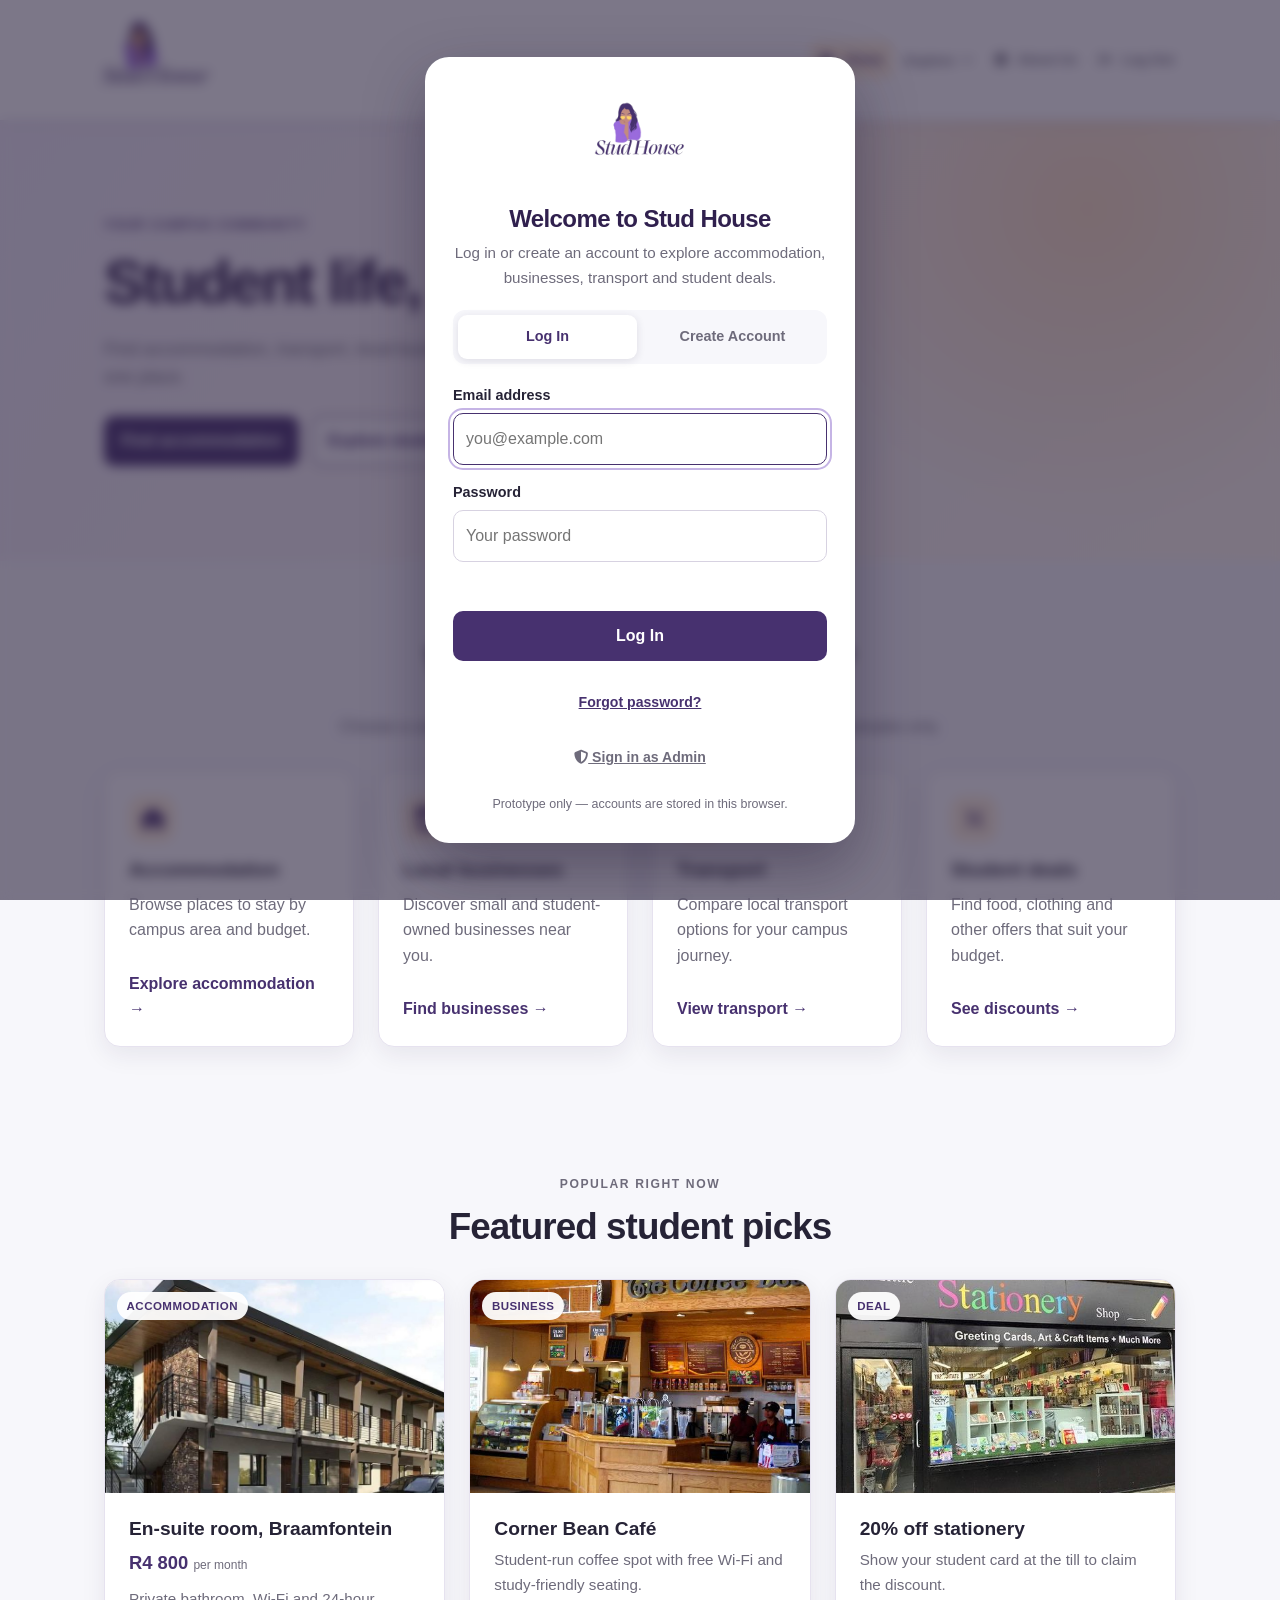
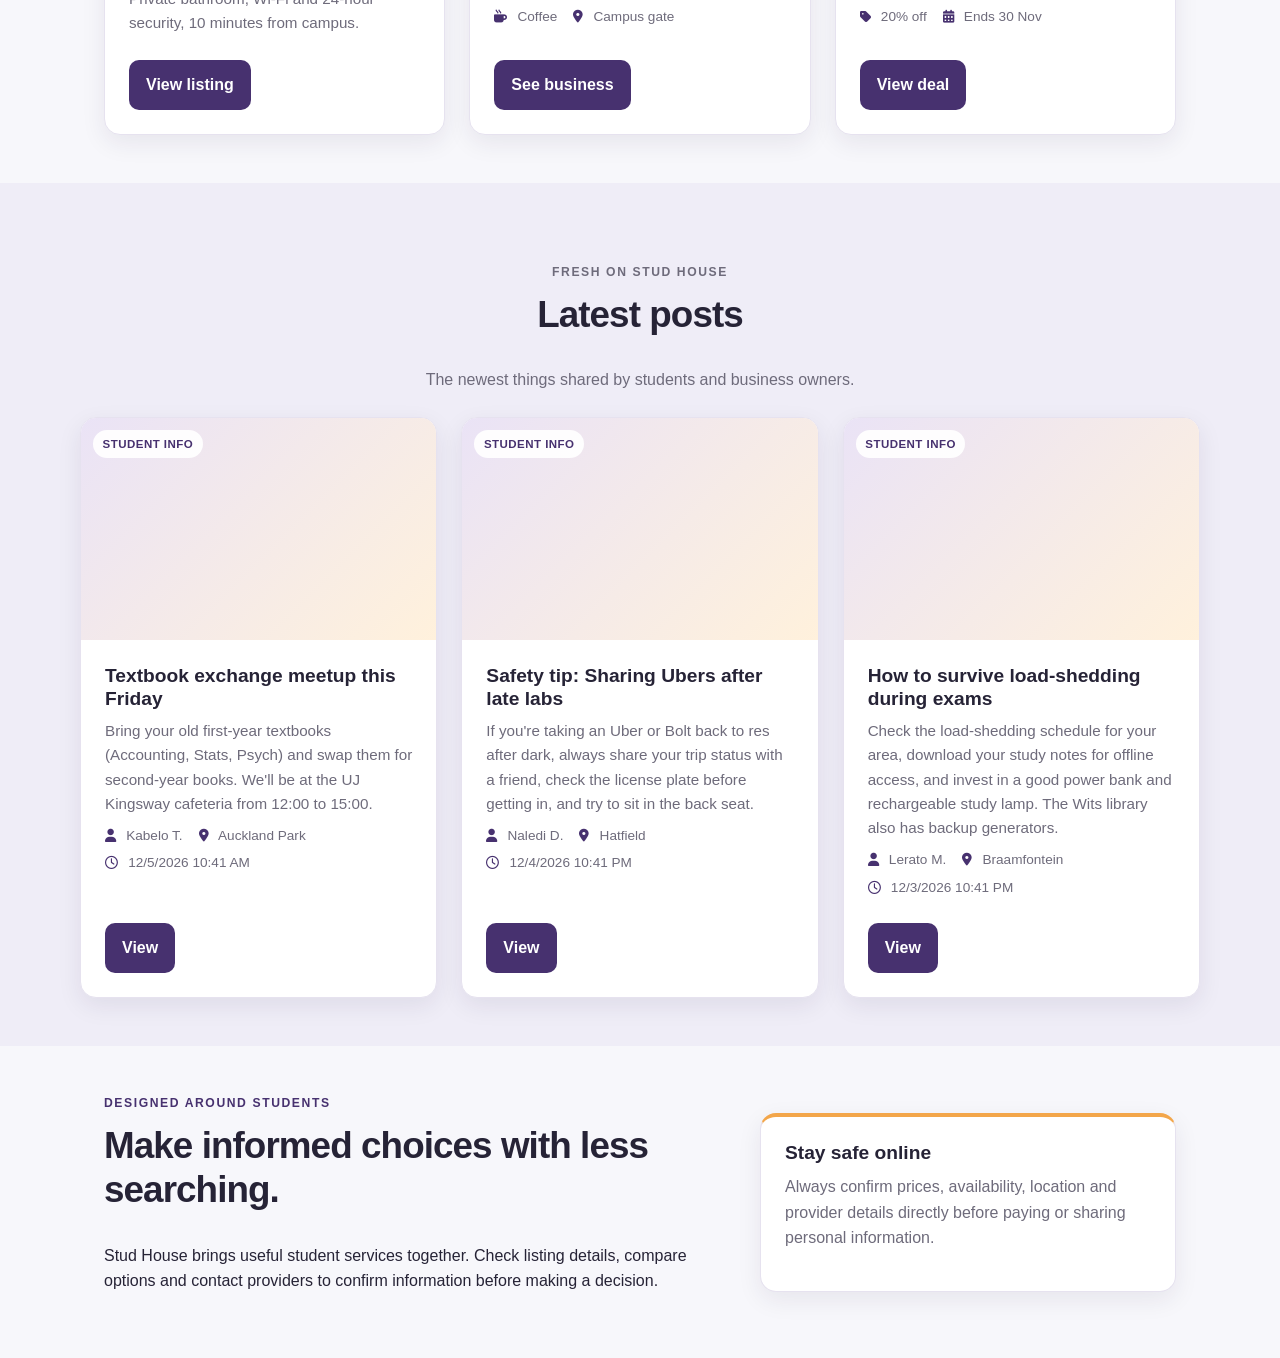
==== index.html @ a7e672bf "stud" ====
<!DOCTYPE html>
<html lang="en">
<head>
  <meta charset="UTF-8">
  <meta name="viewport" content="width=device-width, initial-scale=1.0">
  <title>Stud House | Student life, made simpler</title>
  <link rel="stylesheet" href="style.css">
  <link rel="stylesheet" href="https://cdnjs.cloudflare.com/ajax/libs/font-awesome/6.5.1/css/all.min.css">
  <script src="script.js" defer></script>
</head>
<body>

<header class="site-nav">
  <nav class="nav-inner" aria-label="Main navigation">
    <a href="index.html" class="logo-link" aria-label="Go to home page">
      <img src="assets/official.png" alt="Stud House logo" class="logo">
    </a>
    <button class="nav-toggle" type="button" aria-expanded="false" aria-controls="primary-links"><i class="fa-solid fa-bars"></i> Menu</button>
    <div class="nav-links" id="primary-links">
      <a href="index.html">Home</a>
      
      <!-- Dropdown Group -->
      <div class="nav-dropdown">
        <button type="button" class="nav-drop-btn">Explore <i class="fa-solid fa-chevron-down"></i></button>
        <div class="nav-dropdown-menu">
          <a href="accommodation.html">Accommodation</a>
          <a href="businesses.html">Businesses</a>
          <a href="transport.html">Transport</a>
          <a href="discounts.html">Student Deals</a>
        </div>
      </div>

      <a href="about_us.html">About Us</a>
      <a href="login.html" id="logout-link">Log Out</a>
    </div>
  </nav>
</header>

<main>
  <section class="hero">
    <div class="hero-content">
      <p class="eyebrow">Your campus community</p>
      <h1>Student life, made simpler.</h1>
      <p>Find accommodation, transport, local businesses and student-friendly deals in one place.</p>
      <div class="hero-actions">
        <a class="button button-primary" href="accommodation.html">Find accommodation</a>
        <a class="button button-outline" href="discounts.html">Explore student deals</a>
      </div>
    </div>
  </section>

  <section class="section">
    <div class="section-heading">
      <p class="eyebrow">Explore Stud House</p>
      <h2>What do you need today?</h2>
      <p>Choose a category to get started. Listings shown in this prototype are examples only.</p>
    </div>
    <div class="panel-stack panel-grid">
      <article class="panel feature-panel">
        <span class="panel-icon" aria-hidden="true"><i class="fa-solid fa-house"></i></span>
        <h3>Accommodation</h3>
        <p>Browse places to stay by campus area and budget.</p>
        <a class="text-link" href="accommodation.html">Explore accommodation &rarr;</a>
      </article>
      <article class="panel feature-panel">
        <span class="panel-icon" aria-hidden="true"><i class="fa-solid fa-store"></i></span>
        <h3>Local businesses</h3>
        <p>Discover small and student-owned businesses near you.</p>
        <a class="text-link" href="businesses.html">Find businesses &rarr;</a>
      </article>
      <article class="panel feature-panel">
        <span class="panel-icon" aria-hidden="true"><i class="fa-solid fa-bus"></i></span>
        <h3>Transport</h3>
        <p>Compare local transport options for your campus journey.</p>
        <a class="text-link" href="transport.html">View transport &rarr;</a>
      </article>
      <article class="panel feature-panel">
        <span class="panel-icon" aria-hidden="true"><i class="fa-solid fa-percent"></i></span>
        <h3>Student deals</h3>
        <p>Find food, clothing and other offers that suit your budget.</p>
        <a class="text-link" href="discounts.html">See discounts &rarr;</a>
      </article>
    </div>
  </section>

  <section class="section">
    <div class="section-heading compact-heading">
      <p class="eyebrow">Popular right now</p>
      <h2>Featured student picks</h2>
    </div>

    <div class="card-grid">
      <article class="card">
        <div class="card-media">
          <img src="assets/03.jpg" alt="Student room" loading="lazy" onerror="this.style.display='none'">
          <span class="card-badge">Accommodation</span>
        </div>
        <div class="card-body">
          <h3>En-suite room, Braamfontein</h3>
          <p class="price">R4 800 <small>per month</small></p>
          <p>Private bathroom, Wi-Fi and 24-hour security, 10 minutes from campus.</p>
          <div class="card-actions">
            <a class="button button-primary" href="accommodation.html">View listing</a>
          </div>
        </div>
      </article>

      <article class="card">
        <div class="card-media">
          <img src="assets/The Coffee Bean.jpg" alt="Student café" loading="lazy" onerror="this.style.display='none'">
          <span class="card-badge">Business</span>
        </div>
        <div class="card-body">
          <h3>Corner Bean Café</h3>
          <p>Student-run coffee spot with free Wi-Fi and study-friendly seating.</p>
          <ul class="card-meta">
            <li><i class="fa-solid fa-mug-hot"></i> Coffee</li>
            <li><i class="fa-solid fa-location-dot"></i> Campus gate</li>
          </ul>
          <div class="card-actions">
            <a class="button button-primary" href="businesses.html">See business</a>
          </div>
        </div>
      </article>

      <article class="card">
        <div class="card-media">
          <img src="assets/stationery.jpg" alt="Student deal" loading="lazy" onerror="this.style.display='none'">
          <span class="card-badge">Deal</span>
        </div>
        <div class="card-body">
          <h3>20% off stationery</h3>
          <p>Show your student card at the till to claim the discount.</p>
          <ul class="card-meta">
            <li><i class="fa-solid fa-tag"></i> 20% off</li>
            <li><i class="fa-solid fa-calendar-days"></i> Ends 30 Nov</li>
          </ul>
          <div class="card-actions">
            <a class="button button-primary" href="discounts.html">View deal</a>
          </div>
        </div>
      </article>
    </div>
  </section>

  <section class="section section-tint">
    <div class="section-heading compact-heading">
      <p class="eyebrow">Fresh on Stud House</p>
      <h2>Latest posts</h2>
      <p>The newest things shared by students and business owners.</p>
    </div>
    <div class="card-grid" id="latest-posts-grid"></div>
  </section>

  <section class="section">
    <div class="split-layout">
      <div>
        <p class="eyebrow">Designed around students</p>
        <h2>Make informed choices with less searching.</h2>
        <p>Stud House brings useful student services together. Check listing details, compare options and contact providers to confirm information before making a decision.</p>
      </div>
      <aside class="panel note-panel">
        <h3>Stay safe online</h3>
        <p>Always confirm prices, availability, location and provider details directly before paying or sharing personal information.</p>
      </aside>
    </div>
  </section>
</main>

</body>
</html>
---- style.css ----
:root {
  --color-primary: #47316f;
  --color-primary-dark: #30204e;
  --color-accent: #f3a64a;
  --color-accent-light: #fff1dc;
  --color-background: #f7f7fb;
  --color-surface: #ffffff;
  --color-text: #262336;
  --color-muted: #6e6b7b;
  --color-border: #e6e2ef;
  --color-success: #216e4a;
  --shadow-soft: 0 8px 24px rgba(43, 31, 68, 0.08);
  --shadow-hover: 0 12px 28px rgba(43, 31, 68, 0.13);
  --radius-small: 10px;
  --radius-medium: 16px;
  --radius-large: 24px;
  --content-width: 1120px;
  --space-1: 0.5rem;
  --space-2: 0.75rem;
  --space-3: 1rem;
  --space-4: 1.5rem;
  --space-5: 2rem;
  --space-6: 3rem;
  --font-body: Arial, Helvetica, sans-serif;
}
* { box-sizing: border-box; }
html { scroll-behavior: smooth; }
body {
  margin: 0;
  background: var(--color-background);
  color: var(--color-text);
  font-family: var(--font-body);
  line-height: 1.6;
}
a { color: inherit; }
img { max-width: 100%; }
h1, h2, h3 { line-height: 1.2; margin-top: 0; }
h1 { font-size: clamp(2.2rem, 5vw, 3.8rem); letter-spacing: -0.04em; }
h2 { font-size: clamp(1.65rem, 3vw, 2.3rem); letter-spacing: -0.025em; }
h3 { font-size: 1.2rem; }
p { margin-top: 0; }
:focus-visible { outline: 3px solid var(--color-accent); outline-offset: 3px; }

/* Login page */
.login-page {
    min-height: 100vh;
    display: grid;
    place-items: center;
    padding: 24px;
    background: linear-gradient(135deg, #f0ecf8, #fff8ed);
}
.login-container {
    width: 100%;
    max-width: 440px;
    text-align: center;
}
.login-logo {
  display: block;
  width: auto;
  height: 100px;
  max-width: 220px;
  margin: 0 auto 20px;
  object-fit: contain;
  background: transparent;
  border-radius: 0;
}
.login-container h1 {
    margin-bottom: 12px;
    color: #30204e;
    font-size: 30px;
}
.login-description {
    margin-bottom: 25px;
    color: #6e6b7b;
}
.login-container .form-panel {
    text-align: left;
}
.login-container .button {
    width: 100%;
}
.register-text {
    margin: 8px 0 0;
    text-align: center;
    font-size: 14px;
}
.register-text a {
    color: #47316f;
    font-weight: bold;
}
.login-footer {
    margin-top: 22px;
    color: #6e6b7b;
    font-size: 13px;
}

/* Navbar */
.site-nav {
    position: sticky;
    top: 0;
    z-index: 1000;
    background: #ffffff;
    border-bottom: 1px solid #e6e2ef;
    box-shadow: 0 3px 12px rgba(43, 31, 68, 0.06);
}
.nav-inner {
    max-width: 1120px;
    min-height: 64px; 
    margin: 0 auto;
    padding: 0 16px; 
    display: flex;
    align-items: center;
    justify-content: space-between;
    gap: 16px; 
}
.logo {
  display: block;
  width: auto;
 height: 120px;
  max-width: 240px;
  object-fit: contain;
  background: transparent;
  border-radius: 0;
}
.logo-link {
  display: inline-flex;
  align-items: center;
  text-decoration: none;
  transition: opacity 150ms ease;
}
.logo-link:hover { opacity: 0.8; }
.nav-links {
    display: flex;
    align-items: center;
    justify-content: flex-end;
    gap: 2px; 
}
.nav-links a,
.nav-drop-btn {
    padding: 8px 10px;
    border-radius: 9px;
    color: #6e6b7b;
    font-size: 13.5px; 
    font-weight: bold;
    text-decoration: none;
    white-space: nowrap; 
    transition: 0.2s ease;
    background: transparent;
    border: none;
    font-family: inherit;
    cursor: pointer;
}
.nav-links a:hover,
.nav-links a[aria-current="page"],
.nav-drop-btn:hover,
.nav-drop-btn.is-active {
    background: #fff1dc;
    color: #47316f;
}

/* Navbar Dropdown */
.nav-dropdown {
  position: relative;
  display: inline-block;
}
.nav-drop-btn {
  display: flex;
  align-items: center;
  gap: 0.4rem;
}
.nav-drop-btn i {
  font-size: 0.75rem;
  transition: transform 0.2s ease;
}
.nav-dropdown.is-open .nav-drop-btn i {
  transform: rotate(180deg);
}
.nav-dropdown-menu {
  position: absolute;
  top: calc(100% + 8px);
  left: 0;
  min-width: 190px;
  background: #ffffff;
  border: 1px solid var(--color-border);
  border-radius: var(--radius-medium);
  box-shadow: var(--shadow-hover);
  display: none;
  flex-direction: column;
  padding: 8px;
  z-index: 100;
}
.nav-dropdown.is-open .nav-dropdown-menu {
  display: flex;
}
.nav-dropdown-menu a {
  padding: 10px 12px;
  border-radius: 8px;
  color: #6e6b7b;
  font-size: 13.5px;
  font-weight: bold;
  text-decoration: none;
  transition: 0.2s;
  display: flex;
  align-items: center;
}
.nav-dropdown-menu a:hover,
.nav-dropdown-menu a[aria-current="page"] {
  background: #fff1dc;
  color: #47316f;
}

.nav-toggle {
    display: none;
    padding: 9px 12px;
    background: #ffffff;
    border: 1px solid #e6e2ef;
    border-radius: 9px;
    color: #47316f;
    font-size: 15px;
    font-weight: bold;
    cursor: pointer;
}

main { min-height: 65vh; }
.page-main { max-width: var(--content-width); margin: 0 auto; }
.section {
  max-width: var(--content-width);
  margin: 0 auto;
  padding: var(--space-6) var(--space-4);
}
.section-tint {
  max-width: none;
  padding-left: max(var(--space-4), calc((100% - var(--content-width)) / 2));
  padding-right: max(var(--space-4), calc((100% - var(--content-width)) / 2));
  background: #efedf7;
}
.section-heading { max-width: 680px; margin: 0 auto var(--space-5); text-align: center; }
.section-heading p { color: var(--color-muted); }
.compact-heading { margin-top: var(--space-5); margin-bottom: var(--space-4); }
.eyebrow {
  margin-bottom: 0.65rem;
  color: var(--color-primary);
  font-size: 0.76rem;
  font-weight: 800;
  letter-spacing: 0.13em;
  text-transform: uppercase;
}
.hero {
  min-height: 440px;
  display: flex;
  align-items: center;
  background:
    radial-gradient(circle at 85% 20%, rgba(243,166,74,.28), transparent 28%),
    linear-gradient(120deg, #f0ecf8, #fff8ed);
}
.hero-content { width: 100%; max-width: var(--content-width); margin: 0 auto; padding: 4.5rem var(--space-4); }
.hero-content > p:not(.eyebrow) { max-width: 620px; color: var(--color-muted); font-size: 1.1rem; }
.hero h1 { max-width: 760px; margin-bottom: var(--space-3); color: var(--color-primary-dark); }
.hero-actions { display: flex; flex-wrap: wrap; gap: var(--space-2); margin-top: var(--space-4); }
.page-banner {
  padding: 3.5rem var(--space-4) 2.75rem;
  background: linear-gradient(120deg, #f0ecf8, #fff8ed);
  border-radius: 0 0 var(--radius-large) var(--radius-large);
}
.page-banner h1 { font-size: clamp(2rem, 4vw, 3rem); margin-bottom: var(--space-2); }
.page-banner p:last-child { max-width: 700px; margin-bottom: 0; color: var(--color-muted); }
.split-layout { display: grid; grid-template-columns: 1.5fr 1fr; gap: var(--space-5); align-items: center; }

.panel-stack { display: grid; gap: var(--space-4); align-items: stretch; }
.panel-grid { grid-template-columns: repeat(4, minmax(0, 1fr)); }
.listing-grid { grid-template-columns: repeat(3, minmax(0, 1fr)); }
.panel {
  min-width: 0;
  padding: var(--space-4);
  background: var(--color-surface);
  border: 1px solid var(--color-border);
  border-radius: var(--radius-medium);
  box-shadow: var(--shadow-soft);
}
.panel h3 { margin-bottom: 0.65rem; }
.panel p { color: var(--color-muted); }
.feature-panel {
  display: flex;
  flex-direction: column;
  align-items: flex-start;
  transition: transform 160ms ease, box-shadow 160ms ease, border-color 160ms ease;
}
.feature-panel:hover, .listing-card:hover, .deal-card:hover {
  transform: translateY(-3px);
  box-shadow: var(--shadow-hover);
  border-color: #d1c5e6;
}
.panel-icon {
  display: inline-grid;
  place-items: center;
  width: 46px;
  height: 46px;
  margin-bottom: var(--space-3);
  border-radius: 14px;
  background: var(--color-accent-light);
  color: var(--color-primary);
  font-size: 1.5rem;
  font-weight: 800;
}
.feature-panel .text-link { margin-top: auto; padding-top: var(--space-2); }
.note-panel { border-top: 4px solid var(--color-accent); }
.callout-panel { margin-top: var(--space-5); background: var(--color-primary); color: white; }
.callout-panel p { color: rgba(255,255,255,.82); }
.notice-panel { margin-bottom: var(--space-4); border-left: 5px solid var(--color-accent); }
.notice-panel p { margin-bottom: 0; }
.listing-card, .deal-card { transition: transform 160ms ease, box-shadow 160ms ease, border-color 160ms ease; }
.listing-top { display: flex; flex-wrap: wrap; align-items: center; justify-content: space-between; gap: var(--space-2); margin-bottom: var(--space-3); }
.listing-tag, .deal-label {
  display: inline-block;
  width: fit-content;
  padding: 0.3rem 0.55rem;
  border-radius: 999px;
  background: var(--color-accent-light);
  color: var(--color-primary);
  font-size: 0.72rem;
  font-weight: 800;
  letter-spacing: 0.04em;
}
.price { color: var(--color-primary); font-size: 1.25rem; font-weight: 800; }
.price small { color: var(--color-muted); font-size: 0.75rem; font-weight: 400; }
.muted, .small-note { color: var(--color-muted); font-size: 0.9rem; }
.simple-list { padding-left: 1.25rem; color: var(--color-muted); }

.button {
  display: inline-flex;
  align-items: center;
  justify-content: center;
  min-height: 44px;
  padding: 0.7rem 1rem;
  border: 1px solid transparent;
  border-radius: var(--radius-small);
  font: inherit;
  font-weight: 800;
  text-align: center;
  text-decoration: none;
  cursor: pointer;
  transition: background 150ms ease, transform 150ms ease;
}
.button:hover { transform: translateY(-1px); }
.button-primary { background: var(--color-primary); color: white; }
.button-primary:hover { background: var(--color-primary-dark); }
.button-outline { border-color: var(--color-primary); color: var(--color-primary); background: rgba(255,255,255,.55); }
.button-outline:hover { background: white; }
.button-secondary { border-color: var(--color-border); background: white; color: var(--color-primary); }
.button-secondary:hover { background: var(--color-accent-light); }
.text-link { color: var(--color-primary); font-weight: 800; text-decoration: none; }
.text-link:hover { text-decoration: underline; }

.filter-panel {
  display: grid;
  grid-template-columns: repeat(auto-fit, minmax(190px, 1fr));
  align-items: end;
  gap: var(--space-3);
}
.filter-panel .button { justify-self: start; min-width: 120px; }
.form-panel { display: grid; gap: var(--space-3); }
.field { display: grid; gap: 0.4rem; }
.field label { font-size: 0.9rem; font-weight: 800; }
input, select, textarea {
  width: 100%;
  min-height: 44px;
  padding: 0.75rem;
  border: 1px solid #d7d2e1;
  border-radius: var(--radius-small);
  background: white;
  color: var(--color-text);
  font: inherit;
}
textarea { resize: vertical; }
input:focus, select:focus, textarea:focus { outline: 2px solid #c5b4e5; border-color: var(--color-primary); }
.narrow-section { max-width: 760px; }
.form-message { min-height: 1.2em; color: var(--color-success); font-weight: 700; }
.small-note { margin-bottom: 0; font-size: 0.82rem; }

/* Photo cards */
.card-grid {
  display: grid;
  grid-template-columns: repeat(auto-fill, minmax(270px, 1fr));
  gap: var(--space-4);
}
.card {
  display: flex;
  flex-direction: column;
  min-width: 0;
  overflow: hidden;
  background: var(--color-surface);
  border: 1px solid var(--color-border);
  border-radius: var(--radius-medium);
  box-shadow: var(--shadow-soft);
  transition: transform 160ms ease, box-shadow 160ms ease, border-color 160ms ease;
}
.card:hover {
  transform: translateY(-3px);
  box-shadow: var(--shadow-hover);
  border-color: #d1c5e6;
}
.card-media {
  position: relative;
  aspect-ratio: 16 / 10;
  overflow: hidden;
  background: linear-gradient(135deg, #eae3f6, #fff1dc);
}
.card-media img {
  display: block;
  width: 100%;
  height: 100%;
  object-fit: cover;
}
.card-badge {
  position: absolute;
  top: 12px;
  left: 12px;
  padding: 0.3rem 0.6rem;
  border-radius: 999px;
  background: rgba(255, 255, 255, 0.94);
  color: var(--color-primary);
  font-size: 0.72rem;
  font-weight: 800;
  letter-spacing: 0.04em;
  text-transform: uppercase;
}
.card-body {
  display: flex;
  flex-direction: column;
  gap: 0.55rem;
  flex: 1;
  padding: var(--space-4);
}
.card-body h3 { margin: 0; }
.card-body p {
  margin: 0;
  color: var(--color-muted);
  font-size: 0.95rem;
}
.card-body .price {
  margin: 0;
  color: var(--color-primary);
  font-size: 1.15rem;
  font-weight: 800;
}
.card-meta {
  display: flex;
  flex-wrap: wrap;
  gap: 0.35rem 1rem;
  margin: 0;
  padding: 0;
  list-style: none;
  color: var(--color-muted);
  font-size: 0.85rem;
}
.card-actions {
  display: flex;
  flex-wrap: wrap;
  gap: 0.5rem;
  margin-top: auto;
  padding-top: var(--space-3);
}
.card-title-row { display: flex; align-items: flex-start; justify-content: space-between; gap: var(--space-2); }
.card-status-row { display: flex; flex-wrap: wrap; gap: 0.4rem; }

/* Account gate */
body.auth-locked { overflow: hidden; }
.auth-gate {
  position: fixed;
  inset: 0;
  z-index: 3000;
  display: flex;
  align-items: center;
  justify-content: center;
  padding: 20px;
  overflow-y: auto;
  background: rgba(38, 29, 58, 0.6);
  -webkit-backdrop-filter: blur(6px);
  backdrop-filter: blur(6px);
}
.auth-gate__card {
  width: 100%;
  max-width: 430px;
  padding: 28px;
  background: var(--color-surface);
  border-radius: var(--radius-large);
  box-shadow: 0 24px 60px rgba(28, 18, 48, 0.38);
  animation: auth-pop 220ms ease;
}
@keyframes auth-pop {
  from { opacity: 0; transform: translateY(14px) scale(0.98); }
  to   { opacity: 1; transform: none; }
}
.auth-gate__card h2 {
  margin-bottom: 0.5rem;
  text-align: center;
  font-size: 1.5rem;
  color: var(--color-primary-dark);
}
.auth-gate__sub {
  margin-bottom: 1.25rem;
  text-align: center;
  color: var(--color-muted);
  font-size: 0.95rem;
}
.auth-tabs {
  display: grid;
  grid-template-columns: 1fr 1fr;
  gap: 6px;
  margin-bottom: 1.25rem;
  padding: 5px;
  background: var(--color-background);
  border-radius: 12px;
}
.auth-tab {
  padding: 0.65rem;
  border: 0;
  border-radius: 9px;
  background: transparent;
  color: var(--color-muted);
  font: inherit;
  font-size: 0.9rem;
  font-weight: 800;
  cursor: pointer;
}
.auth-tab.is-active {
  background: var(--color-surface);
  color: var(--color-primary);
  box-shadow: 0 2px 8px rgba(43, 31, 68, 0.12);
}
.auth-form { display: grid; gap: var(--space-3); }
.auth-form .button { width: 100%; }
.auth-message {
  min-height: 1.2em;
  margin: 0;
  color: #b3261e;
  font-size: 0.88rem;
  font-weight: 700;
}
.auth-message.is-success { color: var(--color-success); }
.auth-gate__foot {
  margin: 1.25rem 0 0;
  text-align: center;
  color: var(--color-muted);
  font-size: 0.78rem;
}
.is-hidden { display: none !important; }
.form-message.is-error { color: #b3261e; }
.form-message.is-success { color: var(--color-success); }

.banner-inner {
  max-width: var(--content-width);
  margin: 0 auto;
}
@media (max-height: 640px) {
  .auth-gate { align-items: flex-start; }
}

/* Role selector */
.role-options {
  display: grid;
  grid-template-columns: 1fr 1fr;
  gap: var(--space-2);
}
.role-option {
  position: relative;
  display: flex;
  flex-direction: column;
  gap: 0.15rem;
  padding: var(--space-3);
  border: 2px solid var(--color-border);
  border-radius: var(--radius-small);
  background: white;
  cursor: pointer;
  transition: border-color 150ms ease, background 150ms ease;
}
.role-option:hover { border-color: #d1c5e6; }
.role-option input { position: absolute; opacity: 0; pointer-events: none; }
.role-option:has(input:checked) {
  border-color: var(--color-primary);
  background: var(--color-accent-light);
}
.role-option__title { font-weight: 800; color: var(--color-primary); font-size: 0.95rem; }
.role-option__desc  { font-size: 0.78rem; color: var(--color-muted); }

/* Verification badges */
.verified-badge {
  display: inline-flex;
  align-items: center;
  gap: 0.25rem;
  padding: 0.22rem 0.55rem;
  border-radius: 999px;
  font-size: 0.72rem;
  font-weight: 800;
  letter-spacing: 0.03em;
}
.verified-badge.verified      { background: #e1f5e9; color: #1c6b3f; }
.verified-badge.not-verified  { background: #fdeaea; color: #b3261e; }
.report-warning {
  display: inline-flex;
  align-items: center;
  padding: 0.22rem 0.55rem;
  border-radius: 999px;
  background: #fff4d6;
  color: #8a6100;
  font-size: 0.72rem;
  font-weight: 800;
}

/* Ghost button */
.button-ghost {
  background: transparent;
  border-color: transparent;
  color: var(--color-muted);
  font-weight: 700;
}
.button-ghost:hover { background: #f3f0f8; color: var(--color-primary); }

/* Empty state */
.empty-state {
  grid-column: 1 / -1;
  padding: var(--space-5);
  text-align: center;
  color: var(--color-muted);
  background: var(--color-surface);
  border: 1px dashed var(--color-border);
  border-radius: var(--radius-medium);
}

/* Page toolbar */
.page-toolbar {
  display: flex;
  flex-wrap: wrap;
  gap: var(--space-2);
  margin-bottom: var(--space-4);
}
.page-toolbar .button { min-height: 42px; }

/* Modal */
.modal-backdrop {
  position: fixed;
  inset: 0;
  z-index: 3500;
  display: flex;
  align-items: center;
  justify-content: center;
  padding: 20px;
  overflow-y: auto;
  background: rgba(38, 29, 58, 0.55);
  -webkit-backdrop-filter: blur(6px);
  backdrop-filter: blur(6px);
}
.modal {
  width: 100%;
  max-width: 520px;
  max-height: calc(100vh - 40px);
  display: flex;
  flex-direction: column;
  background: var(--color-surface);
  border-radius: var(--radius-large);
  box-shadow: 0 24px 60px rgba(28, 18, 48, 0.4);
  overflow: hidden;
  animation: auth-pop 200ms ease;
}
.modal-header {
  display: flex;
  align-items: center;
  justify-content: space-between;
  gap: var(--space-3);
  padding: var(--space-4);
  border-bottom: 1px solid var(--color-border);
}
.modal-header h2 { margin: 0; font-size: 1.2rem; color: var(--color-primary-dark); }
.modal-close {
  display: inline-grid;
  place-items: center;
  width: 34px;
  height: 34px;
  border: 0;
  border-radius: 50%;
  background: var(--color-background);
  color: var(--color-primary);
  font-size: 1rem;
  cursor: pointer;
}
.modal-close:hover { background: var(--color-accent-light); }
.modal-body {
  flex: 1;
  padding: var(--space-4);
  overflow-y: auto;
  display: grid;
  gap: var(--space-3);
}

/* Chat */
.chat-window {
  display: flex;
  flex-direction: column;
  gap: 0.5rem;
  padding: var(--space-3);
  background: var(--color-background);
  border-radius: var(--radius-small);
  min-height: 200px;
  max-height: 320px;
  overflow-y: auto;
}
.chat-message {
  display: flex;
  flex-direction: column;
  gap: 0.15rem;
  max-width: 80%;
  padding: 0.6rem 0.8rem;
  border-radius: 12px;
  font-size: 0.92rem;
  line-height: 1.4;
  word-wrap: break-word;
}
.chat-message.them {
  align-self: flex-start;
  background: var(--color-surface);
  border: 1px solid var(--color-border);
}
.chat-message.me {
  align-self: flex-end;
  background: var(--color-primary);
  color: white;
}
.chat-message small { font-size: 0.68rem; opacity: 0.75; }
.chat-message.me small { color: rgba(255, 255, 255, 0.8); }
.chat-compose { display: flex; gap: var(--space-2); }
.chat-compose input { flex: 1; }
.chat-empty {
  text-align: center;
  color: var(--color-muted);
  font-size: 0.9rem;
  padding: var(--space-4);
}

/* Forgot-password link */
.auth-link-btn {
  display: block;
  width: 100%;
  margin-top: 0.5rem;
  padding: 0.4rem;
  border: 0;
  background: transparent;
  color: var(--color-primary);
  font: inherit;
  font-size: 0.88rem;
  font-weight: 700;
  text-decoration: underline;
  cursor: pointer;
}
.auth-link-btn:hover { color: var(--color-primary-dark); }
.auth-link-btn--admin {
  margin-top: 0.25rem;
  color: var(--color-muted);
  font-weight: 700;
}
.auth-link-btn--admin:hover { color: var(--color-primary); }
.forgot-password-row {
  margin: 0.6rem 0 0;
  text-align: center;
  font-size: 0.88rem;
}
.forgot-password-row button {
  padding: 0;
  border: 0;
  background: transparent;
  color: var(--color-primary);
  font: inherit;
  font-weight: 700;
  text-decoration: underline;
  cursor: pointer;
}
.forgot-password-row button:hover { color: var(--color-primary-dark); }

/* Admin quick sign-in */
.admin-quick-row {
  margin: 0.75rem 0 0;
  text-align: center;
}
.admin-quick-btn {
  display: inline-flex;
  align-items: center;
  gap: 0.4rem;
  padding: 0.55rem 1rem;
  border: 1px dashed var(--color-border);
  border-radius: var(--radius-small);
  background: var(--color-background);
  color: var(--color-primary);
  font: inherit;
  font-size: 0.85rem;
  font-weight: 700;
  cursor: pointer;
  transition: background 150ms ease, border-color 150ms ease, color 150ms ease;
}
.admin-quick-btn:hover {
  background: var(--color-accent-light);
  border-color: var(--color-primary);
  color: var(--color-primary-dark);
}
.admin-quick-btn i { font-size: 0.95rem; }

/* Gallery */
.detail-gallery { display: grid; gap: var(--space-2); }
.detail-main-image {
  position: relative;
  aspect-ratio: 16 / 10;
  border-radius: var(--radius-medium);
  overflow: hidden;
  background: linear-gradient(135deg, #eae3f6, #fff1dc);
}
.detail-main-image img {
  display: block;
  width: 100%;
  height: 100%;
  object-fit: cover;
}
.detail-thumbs {
  display: flex;
  gap: 0.5rem;
  overflow-x: auto;
  padding-bottom: 2px;
}
.detail-thumb {
  flex: 0 0 84px;
  height: 64px;
  padding: 0;
  border: 2px solid transparent;
  border-radius: 10px;
  overflow: hidden;
  background: #f0ecf8;
  cursor: pointer;
  transition: border-color 150ms ease, transform 150ms ease;
}
.detail-thumb img {
  display: block;
  width: 100%;
  height: 100%;
  object-fit: cover;
}
.detail-thumb:hover { transform: translateY(-1px); }
.detail-thumb.active { border-color: var(--color-primary); }
.detail-topline {
  display: flex;
  flex-wrap: wrap;
  align-items: center;
  gap: 0.45rem;
}
.detail-price { margin: 0.25rem 0 0; font-size: 1.35rem; }
.detail-subheading {
  margin: 0 0 0.5rem;
  font-size: 1rem;
  color: var(--color-primary-dark);
}
.amenities-list {
  display: flex;
  flex-wrap: wrap;
  gap: 0.4rem;
  margin: 0;
  padding: 0;
  list-style: none;
}
.amenities-list li {
  padding: 0.3rem 0.65rem;
  border-radius: 999px;
  background: var(--color-accent-light);
  color: var(--color-primary);
  font-size: 0.8rem;
  font-weight: 700;
}
.detail-actions {
  padding-top: var(--space-2);
  border-top: 1px solid var(--color-border);
}

/* Contact / About */
.contact-layout {
  display: grid;
  grid-template-columns: 1fr 1.2fr;
  gap: var(--space-5);
  align-items: start;
}
.contact-info {
  display: grid;
  gap: var(--space-4);
  padding: var(--space-4);
  background: var(--color-surface);
  border: 1px solid var(--color-border);
  border-radius: var(--radius-medium);
  box-shadow: var(--shadow-soft);
}
.contact-item {
  display: flex;
  gap: var(--space-3);
  align-items: flex-start;
}
.contact-icon {
  flex: 0 0 42px;
  height: 42px;
  display: grid;
  place-items: center;
  border-radius: 12px;
  background: var(--color-accent-light);
  color: var(--color-primary);
  font-size: 1.15rem;
}
.contact-item h3 {
  margin: 0 0 0.25rem;
  font-size: 1rem;
  color: var(--color-primary-dark);
}
.contact-item p {
  margin: 0;
  font-size: 0.92rem;
  color: var(--color-muted);
  line-height: 1.5;
}
.enquiry-panel { display: grid; gap: var(--space-3); }
.enquiry-panel h3 { margin: 0; color: var(--color-primary-dark); }
.enquiry-panel .small-note { margin: 0 0 0.25rem; }
@media (max-width: 780px) {
  .contact-layout { grid-template-columns: 1fr; }
}

/* Icons */
.card-meta li i,
.contact-item i,
.detail-topline i {
  color: var(--color-primary);
  margin-right: 0.4rem;
  font-size: 0.95em;
}
.panel-icon i { font-size: 1.4rem; }
.verified-badge i,
.report-warning i { margin-right: 0.25rem; }
.chat-empty i {
  font-size: 1.5rem;
  color: var(--color-accent);
  margin-bottom: 0.5rem;
  display: block;
}
.nav-links a i,
.nav-dropdown-menu a i {
  margin-right: 0.45rem;
  font-size: 0.9em;
}

/* Admin dashboard */
.admin-stats-grid {
  display: grid;
  grid-template-columns: repeat(auto-fit, minmax(180px, 1fr));
  gap: var(--space-3);
}
.stat-card {
  display: flex;
  flex-direction: column;
  gap: 0.15rem;
  text-align: center;
}
.stat-value {
  font-size: 2.1rem;
  font-weight: 800;
  color: var(--color-primary);
  line-height: 1.1;
}
.stat-label {
  color: var(--color-muted);
  font-size: 0.82rem;
  font-weight: 700;
  text-transform: uppercase;
  letter-spacing: 0.05em;
}
.admin-card { margin-bottom: var(--space-3); }
.admin-card-head {
  display: flex;
  align-items: center;
  justify-content: space-between;
  gap: var(--space-2);
  flex-wrap: wrap;
  margin-bottom: var(--space-2);
}
.admin-card-head h3 { margin: 0; }
.admin-card-row {
  display: flex;
  align-items: center;
  justify-content: space-between;
  gap: var(--space-3);
  flex-wrap: wrap;
}
.admin-subheading {
  margin: var(--space-5) 0 var(--space-3);
  color: var(--color-primary-dark);
  font-size: 1.05rem;
}
.admin-doc { margin: var(--space-2) 0; }
.admin-doc-preview {
  max-width: 280px;
  max-height: 190px;
  border: 1px solid var(--color-border);
  border-radius: var(--radius-small);
  object-fit: contain;
  background: var(--color-background);
}
details summary {
  cursor: pointer;
  color: var(--color-primary);
  font-weight: 700;
}
.field input[type="file"] {
  padding: 0.5rem;
  background: var(--color-background);
}

/* Profile page */
.profile-header {
  display: flex;
  align-items: center;
  gap: var(--space-4);
}
.profile-header-inner {
  display: flex;
  align-items: center;
  gap: var(--space-4);
  flex-wrap: wrap;
  width: 100%;
}
.profile-header h2 { margin: 0 0 0.25rem; }
.profile-header p { margin: 0; }

.profile-avatar {
  display: inline-grid;
  place-items: center;
  width: 72px;
  height: 72px;
  border-radius: 50%;
  object-fit: cover;
  background: var(--color-accent-light);
  color: var(--color-primary);
  font-weight: 800;
  font-size: 1.4rem;
  flex: 0 0 auto;
}
.profile-avatar.lg { width: 96px; height: 96px; font-size: 1.8rem; }
.profile-avatar.md { width: 64px; height: 64px; font-size: 1.2rem; }
.profile-avatar.sm { width: 40px; height: 40px; font-size: 0.9rem; }
.profile-avatar--initials {
  background: var(--color-primary);
  color: #fff;
}

.profile-layout {
  display: grid;
  grid-template-columns: minmax(0, 1.4fr) minmax(0, 1fr);
  gap: var(--space-4);
  align-items: start;
}
.profile-main,
.profile-side {
  display: grid;
  gap: var(--space-4);
}
.profile-avatar-row {
  display: flex;
  gap: var(--space-3);
  align-items: flex-start;
  flex-wrap: wrap;
}
.profile-avatar-controls {
  flex: 1;
  min-width: 200px;
  display: grid;
  gap: var(--space-2);
}
.checkbox-row {
  display: flex;
  align-items: center;
  gap: 0.5rem;
  font-size: 0.88rem;
  color: var(--color-muted);
}
.checkbox-row input {
  width: auto;
  min-height: auto;
}
.profile-list {
  display: grid;
  gap: var(--space-2);
  margin: 0;
  padding: 0;
  list-style: none;
}
.profile-list-item {
  display: flex;
  justify-content: space-between;
  gap: var(--space-3);
  align-items: center;
  padding: var(--space-2) 0;
  border-bottom: 1px solid var(--color-border);
}
.profile-list-item:last-child { border-bottom: 0; }
.profile-list-item p { margin: 0; }
@media (max-width: 780px) {
  .profile-layout { grid-template-columns: 1fr; }
}

/* Responsive */
@media (max-width: 900px) {
  .panel-grid { grid-template-columns: repeat(2, minmax(0, 1fr)); }
  .listing-grid { grid-template-columns: repeat(2, minmax(0, 1fr)); }
  .split-layout { grid-template-columns: 1fr; }
  .nav-inner { flex-wrap: wrap; padding-top: 0.75rem; padding-bottom: 0.75rem; }
  .nav-toggle { display: inline-flex; }
  .nav-links { display: none; width: 100%; flex-direction: column; align-items: stretch; padding-bottom: 0.4rem; }
  .nav-links.is-open { display: flex; }
  .nav-links > a, .nav-drop-btn { padding: 12px; width: 100%; text-align: left; justify-content: flex-start; }
  
  /* Mobile Dropdown */
  .nav-dropdown { display: block; width: 100%; }
  .nav-dropdown-menu {
    position: static;
    box-shadow: none;
    border: none;
    border-left: 2px solid var(--color-border);
    border-radius: 0;
    margin-left: 12px;
    padding: 0;
    min-width: 0;
  }
  .nav-dropdown.is-open .nav-dropdown-menu { display: flex; }
  .nav-dropdown-menu a { padding: 10px 12px; }
}

@media (max-width: 620px) {
  .section { padding-top: var(--space-5); padding-bottom: var(--space-5); }
  .hero { min-height: 390px; }
  .hero-content { padding-top: 3rem; padding-bottom: 3rem; }
  .panel-grid, .listing-grid { grid-template-columns: 1fr; }
  .filter-panel { grid-template-columns: 1fr; }
  .page-banner { padding-top: 2.5rem; padding-bottom: 2rem; }
  .footer-inner { flex-direction: column; }
}
@media (prefers-reduced-motion: reduce) {
  *, *::before, *::after { scroll-behavior: auto !important; transition-duration: 0.01ms !important; }
}
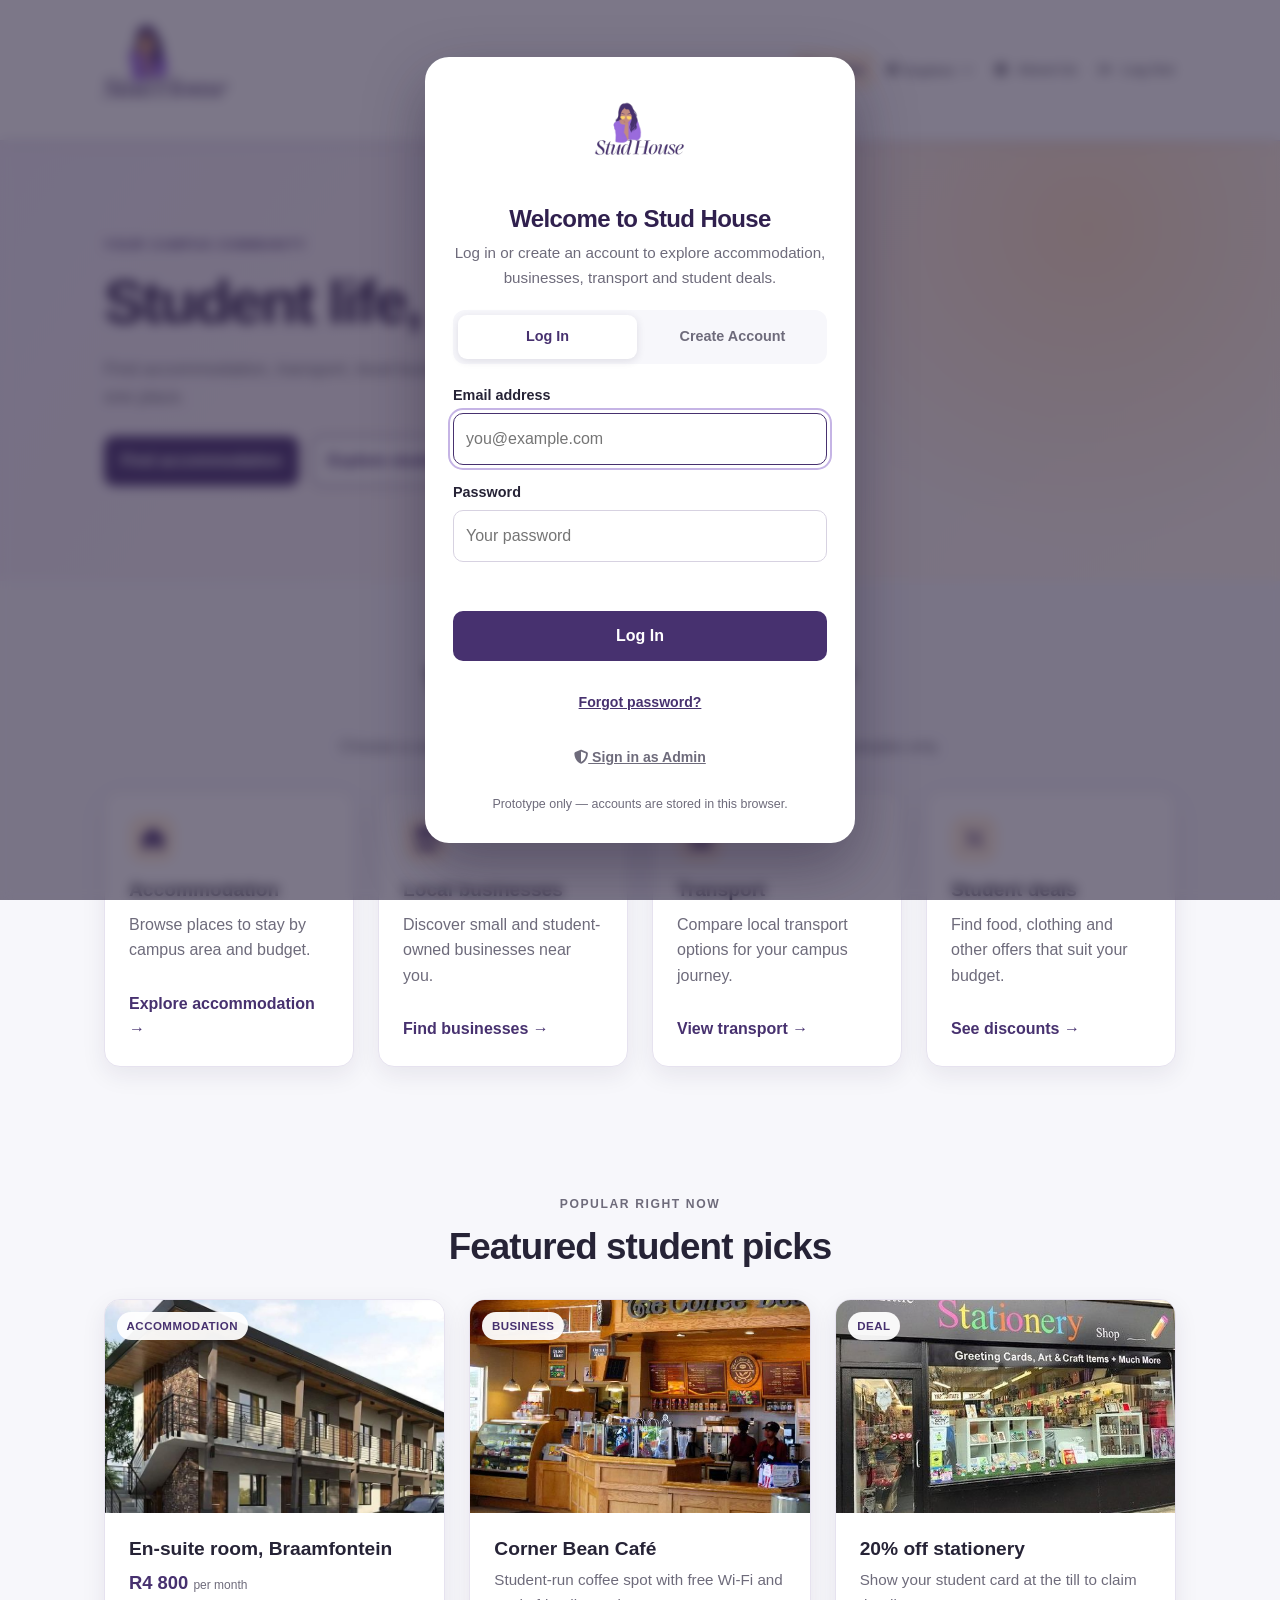
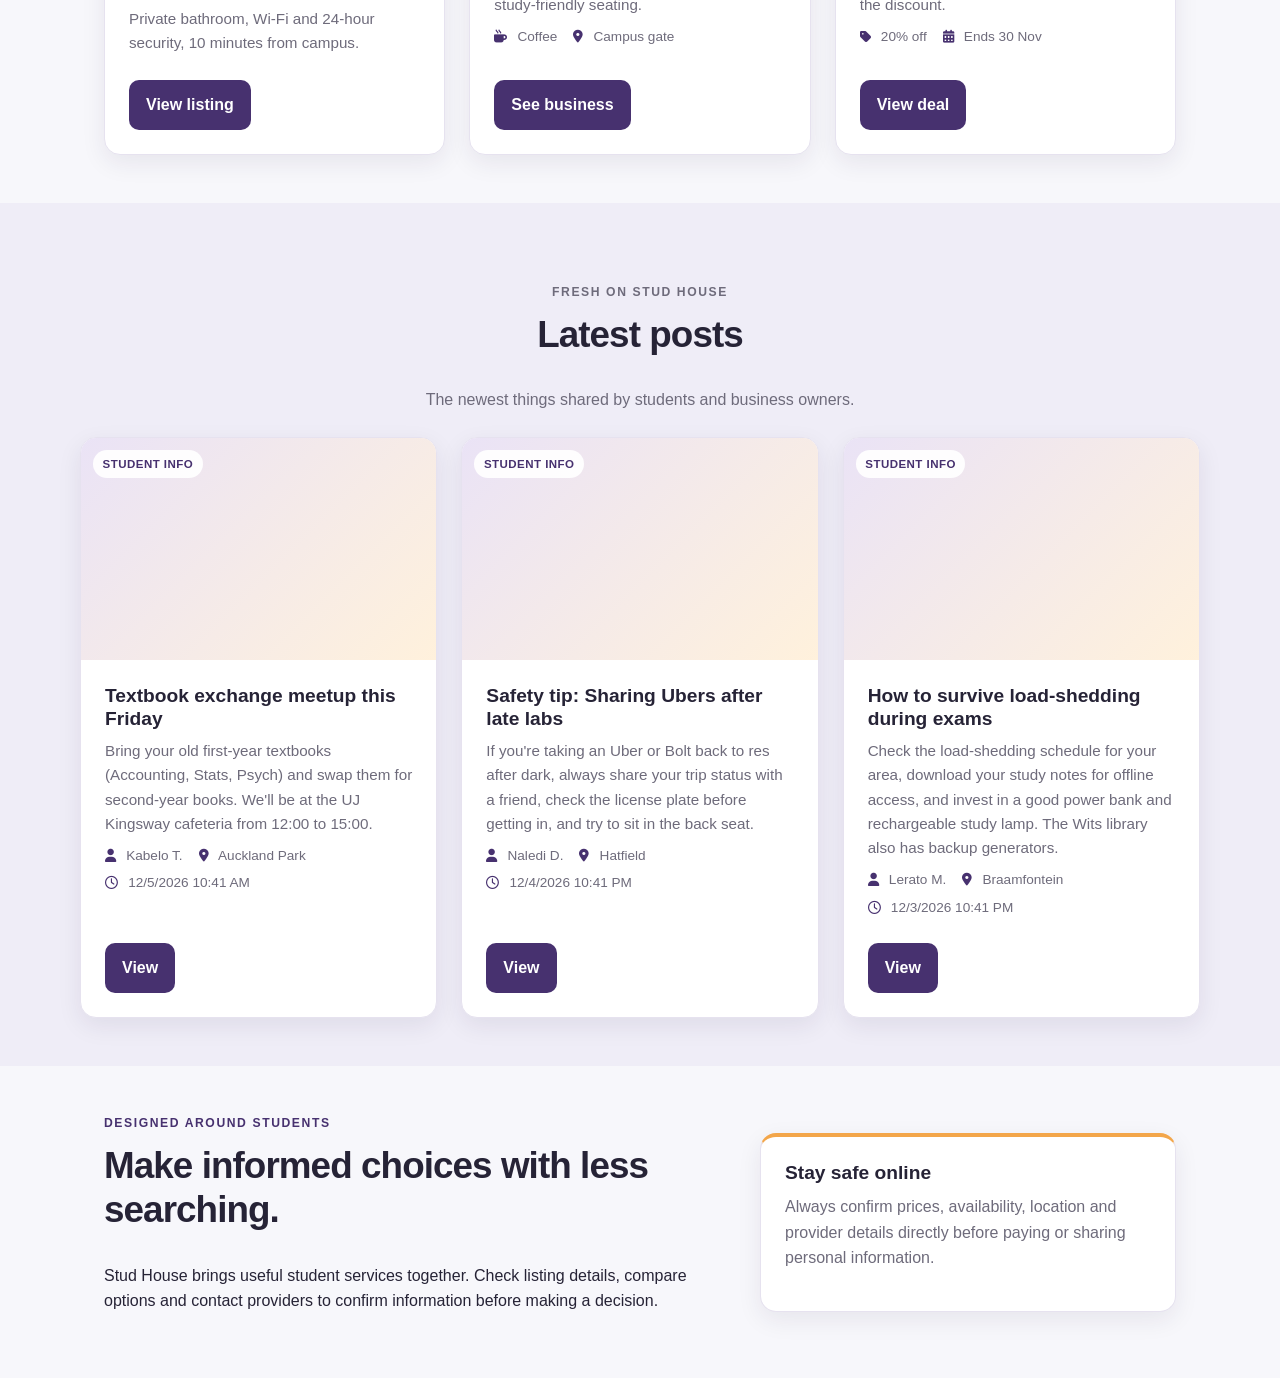
==== commit 04136ed3: "Navigation bar adjustments" ====
--- a/index.html
+++ b/index.html
@@ -17,21 +17,27 @@
     </a>
     <button class="nav-toggle" type="button" aria-expanded="false" aria-controls="primary-links"><i class="fa-solid fa-bars"></i> Menu</button>
     <div class="nav-links" id="primary-links">
-      <a href="index.html">Home</a>
       
-      <!-- Dropdown Group -->
+      <!-- Home -->
+      <a href="index.html"><i class="fa-solid fa-house"></i> Home</a>
+      
+      <!-- Explore Dropdown -->
       <div class="nav-dropdown">
-        <button type="button" class="nav-drop-btn">Explore <i class="fa-solid fa-chevron-down"></i></button>
+        <button type="button" class="nav-drop-btn">
+          <i class="fa-solid fa-compass"></i> Explore <i class="fa-solid fa-chevron-down"></i>
+        </button>
         <div class="nav-dropdown-menu">
-          <a href="accommodation.html">Accommodation</a>
-          <a href="businesses.html">Businesses</a>
-          <a href="transport.html">Transport</a>
-          <a href="discounts.html">Student Deals</a>
+          <a href="accommodation.html"><i class="fa-solid fa-bed"></i> Accommodation</a>
+          <a href="businesses.html"><i class="fa-solid fa-store"></i> Businesses</a>
+          <a href="transport.html"><i class="fa-solid fa-bus"></i> Transport</a>
+          <a href="discounts.html"><i class="fa-solid fa-tag"></i> Student Deals</a>
         </div>
       </div>
 
-      <a href="about_us.html">About Us</a>
-      <a href="login.html" id="logout-link">Log Out</a>
+      <!-- About & Logout -->
+      <a href="about_us.html"><i class="fa-solid fa-circle-info"></i> About Us</a>
+      <a href="login.html" id="logout-link"><i class="fa-solid fa-right-from-bracket"></i> Log Out</a>
+      
     </div>
   </nav>
 </header>
--- a/style.css
+++ b/style.css
@@ -116,7 +116,7 @@
 .logo {
   display: block;
   width: auto;
- height: 120px;
+  height: 140px;
   max-width: 240px;
   object-fit: contain;
   background: transparent;
@@ -410,6 +410,11 @@
   width: 100%;
   height: 100%;
   object-fit: cover;
+  cursor: zoom-in;
+  transition: transform 0.3s ease;
+}
+.card:hover .card-media img {
+  transform: scale(1.03);
 }
 .card-badge {
   position: absolute;
@@ -692,6 +697,56 @@
   gap: var(--space-3);
 }
 
+/* =========================================================
+   LIGHTBOX (Expandable Images)
+   ========================================================= */
+.lightbox-backdrop {
+  position: fixed;
+  inset: 0;
+  z-index: 5000; /* Above everything else */
+  display: flex;
+  align-items: center;
+  justify-content: center;
+  background: rgba(10, 5, 20, 0.9);
+  -webkit-backdrop-filter: blur(8px);
+  backdrop-filter: blur(8px);
+  padding: 20px;
+  animation: auth-pop 200ms ease;
+}
+.lightbox-backdrop img {
+  max-width: 100%;
+  max-height: 95vh;
+  object-fit: contain;
+  border-radius: var(--radius-small);
+  box-shadow: 0 10px 40px rgba(0,0,0,0.5);
+  animation: zoomIn 250ms ease;
+}
+.lightbox-close {
+  position: absolute;
+  top: 20px;
+  right: 20px;
+  background: rgba(255, 255, 255, 0.15);
+  color: white;
+  border: none;
+  width: 44px;
+  height: 44px;
+  border-radius: 50%;
+  font-size: 1.5rem;
+  cursor: pointer;
+  display: flex;
+  align-items: center;
+  justify-content: center;
+  transition: background 0.2s, transform 0.2s;
+}
+.lightbox-close:hover {
+  background: rgba(255, 255, 255, 0.3);
+  transform: scale(1.05);
+}
+@keyframes zoomIn {
+  from { transform: scale(0.95); opacity: 0; }
+  to { transform: scale(1); opacity: 1; }
+}
+
 /* Chat */
 .chat-window {
   display: flex;
@@ -816,6 +871,7 @@
   width: 100%;
   height: 100%;
   object-fit: cover;
+  cursor: zoom-in;
 }
 .detail-thumbs {
   display: flex;
